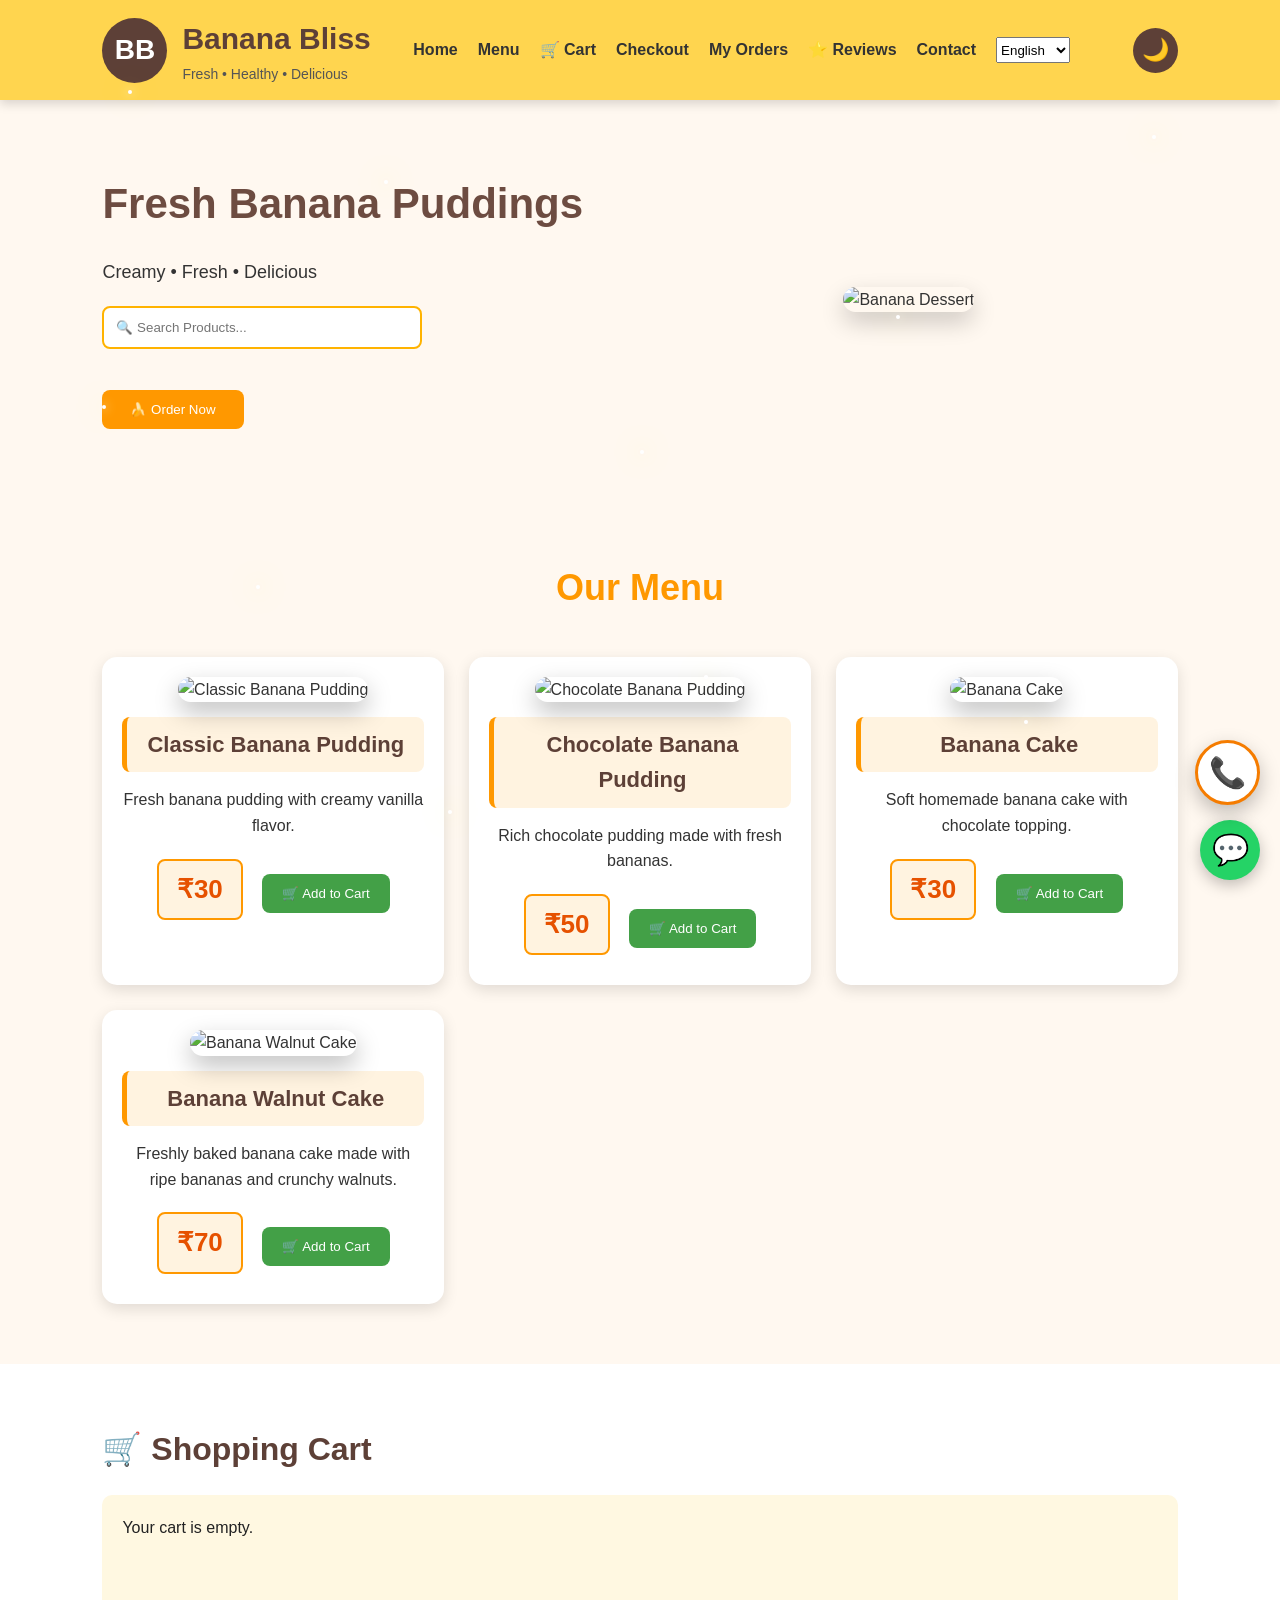
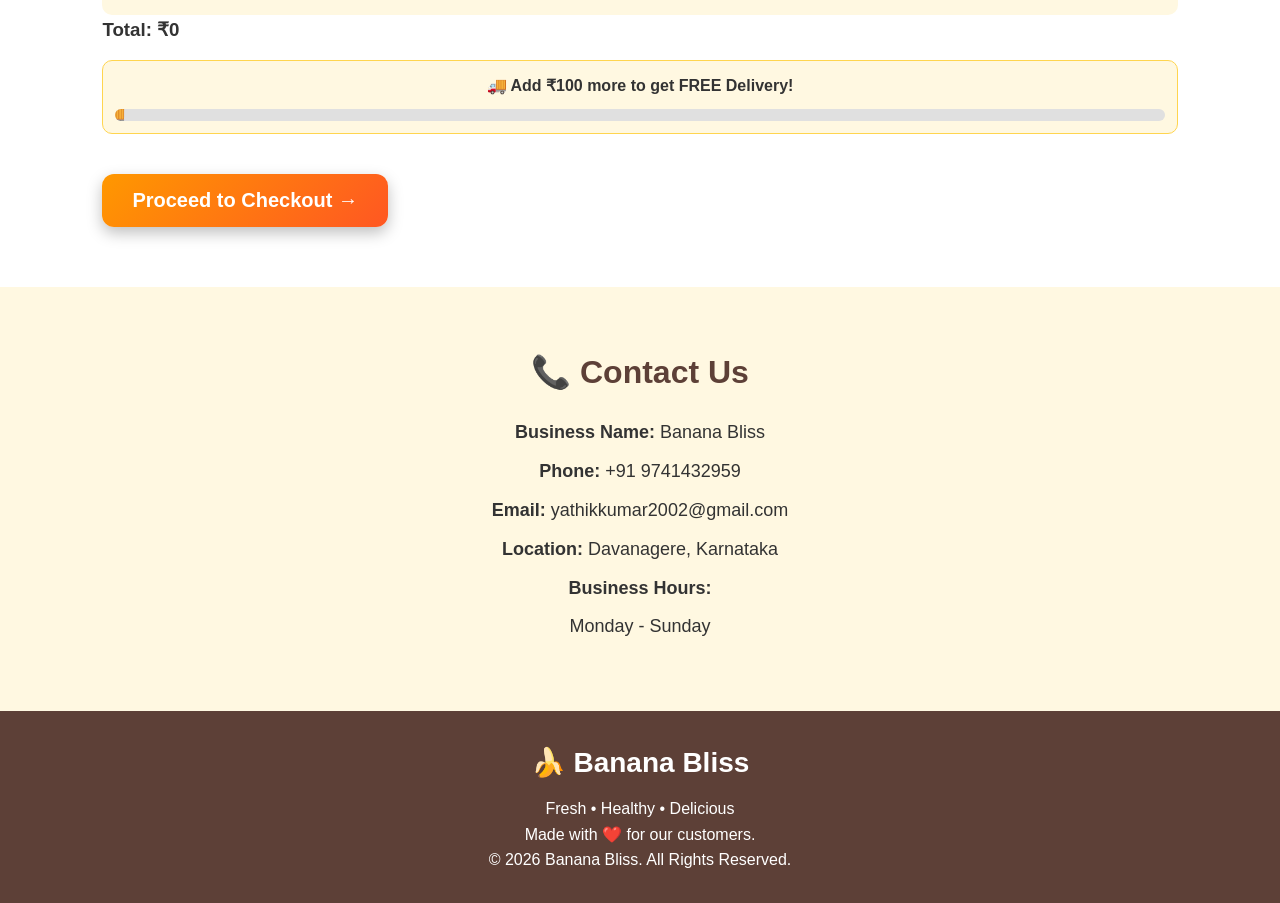
==== index.html @ 897c8d0c "Add files via upload" ====
<!DOCTYPE html>
<html lang="en">

<head>
    <link rel="manifest" href="manifest.json">
<meta name="theme-color" content="#FFD54F">

<meta charset="UTF-8">

<meta name="viewport" content="width=device-width, initial-scale=1.0">

<title>🍌 Banana Bliss</title>

<link rel="stylesheet" href="style.css">

<link rel="icon" href="images/logo.png">

</head>
   <body>

<div class="sparkles">
    <span></span>
    <span></span>
    <span></span>
    <span></span>
    <span></span>
    <span></span>
    <span></span>
    <span></span>
    <span></span>
    <span></span>
</div> 

<header class="header">

<div class="logo">

<div class="logo-icon">BB</div>

<div class="logo-text">
    <h1>Banana Bliss</h1>
    <p>Fresh • Healthy • Delicious</p>
</div>

</div>

<nav>

<a href="#home" data-lang="home">Home</a>

<a href="#menu" data-lang="menu">Menu</a>

<a href="#cart" data-lang="cart">
🛒 Cart (<span id="cartCount">0</span>)
</a>

<a href="payment.html" data-lang="checkout">Checkout</a>

<a href="myorders.html" data-lang="orders">📦 My Orders</a>

<a href="reviews.html" data-lang="reviews">⭐ Reviews</a>

<a href="#contact" data-lang="contact">Contact</a>

<select id="language" onchange="changeLanguage()">
    <option value="en">English</option>
    <option value="kn">ಕನ್ನಡ</option>
    <option value="hi">हिन्दी</option>
</select>

</nav>

<button id="themeToggle">🌙</button>
</header>

<section id="home" class="hero">

<div class="hero-text">

<h2 data-lang="heroTitle">Fresh Banana Puddings</h2>

<p data-lang="heroSub">

Creamy • Fresh • Delicious

</p>

<input
id="searchBox"
type="text"
data-placeholder="search"
placeholder="🔍 Search Products..."
onkeyup="searchProducts()">

<br><br>

<button
    data-lang="orderNow"
    onclick="document.getElementById('menu').scrollIntoView({behavior:'smooth'})">
    🍌 Order Now
</button>

</div>

<div class="hero-image">

<img src="images/chocolate-banana-pudding.jpg"

alt="Banana Dessert">

</div>

</section>

<section id="menu">

<h2>Our Menu</h2>

<div class="products">
    <!-- ================= PRODUCT 1 ================= -->

<div class="product-card">

    <img src="images/banana-cake.jpg" alt="Classic Banana Pudding">

    <h3>Classic Banana Pudding</h3>

    <p>Fresh banana pudding with creamy vanilla flavor.</p>

    <h4 class="price">₹30</h4>

    <button onclick="addToCart('Classic Banana Pudding',30)">
        🛒 Add to Cart
    </button>

</div>

<!-- ================= PRODUCT 2 ================= -->

<div class="product-card">

    <img src="images/chocolate-banana-pudding.jpg"
         alt="Chocolate Banana Pudding">

    <h3>Chocolate Banana Pudding</h3>

    <p>Rich chocolate pudding made with fresh bananas.</p>

    <h4 class="price">₹50</h4>

    <button onclick="addToCart('Chocolate Banana Pudding',50)">
        🛒 Add to Cart
    </button>

</div>

<!-- ================= PRODUCT 3 ================= -->

<div class="product-card">

    <img src="images/chocolate-cake.jpg"
         alt="Banana Cake">

    <h3>Banana Cake</h3>

    <p>Soft homemade banana cake with chocolate topping.</p>

    <h4 class="price">₹30</h4>

    <button onclick="addToCart('Banana Cake',30)">
    🛒 Add to Cart
</button>

</div>

    <!-- ================= PRODUCT 4 ================= -->

<div class="product-card">

    <img src="images/banana-walnut-cake.jpg" alt="Banana Walnut Cake">

    <h3> Banana Walnut Cake</h3>

   <p>Freshly baked banana cake made with ripe bananas and crunchy walnuts.</p>

    <h4 class="price">₹70</h4>

    <button onclick="addToCart('Banana Walnut Cake',70)">
    🛒 Add to Cart
</button>

</div>

</div>

</section>

<!-- ================= SHOPPING CART ================= -->

<!-- ================= SHOPPING CART ================= -->

<section id="cart" class="cart-section">

<h2>🛒 Shopping Cart</h2>

<div id="cartItems">

<p>Your cart is empty.</p>

</div>

<h3>Total: ₹<span id="total">0</span></h3>
<div class="delivery-progress">
    <p id="deliveryText">🚚 Add ₹100 more to get FREE Delivery!</p>

    <div class="progress-bar">
        <div id="progressFill" class="progress-fill">
    <span id="truck">🚚</span>
</div>
    </div>
</div>

<br>

<button class="checkout-btn" onclick="goToPayment()">
     Proceed to Checkout →
</button>

</section>


<!-- ================= CONTACT ================= -->

<section id="contact" class="contact">

<h2>📞 Contact Us</h2>

<p><strong>Business Name:</strong> Banana Bliss</p>

<p><strong>Phone:</strong> +91 9741432959</p>

<p><strong>Email:</strong> yathikkumar2002@gmail.com</p>

<p><strong>Location:</strong> Davanagere, Karnataka</p>

<p><strong>Business Hours:</strong></p>

<p>Monday - Sunday</p>


</section>

<!-- ================= FOOTER ================= -->

<footer>

<div class="footer-content">

<h2>🍌 Banana Bliss</h2>

<p>Fresh • Healthy • Delicious</p>

<p>Made with ❤️ for our customers.</p>

<p>&copy; 2026 Banana Bliss. All Rights Reserved.</p>

</div>

</footer>

<!-- ================= FLOATING WHATSAPP ================= -->

<a
href="https://wa.me/919741432959"
class="whatsapp"
target="_blank"
title="Chat on WhatsApp">

💬
    
</a>

<script src="script.js"></script>
<script src="language.js"></script>

</body>
<a href="tel:+919741432959" class="call-btn">
    📞
</a>
</html>
---- style.css ----
/* ===========================
   RESET
=========================== */
*{
    margin:0;
    padding:0;
    box-sizing:border-box;
    font-family:Arial, Helvetica, sans-serif;
    scroll-behavior:smooth;
}

body{
    background:#fff8f0;
    color:#333;
    line-height:1.6;
}

/* ===========================
HEADER
=========================== */

.header{
    position:sticky;
    top:0;
    width:100%;
    background:#ffd54f;
    display:flex;
    justify-content:space-between;
    align-items:center;
    padding:15px 8%;
    box-shadow:0 4px 10px rgba(0,0,0,.15);
    z-index:1000;
}

.logo{
    display:flex;
    align-items:center;
    gap:15px;
}

.logo-icon{
    width:65px;
    height:65px;
    background:#5d4037;
    color:#fff;
    border-radius:50%;
    display:flex;
    justify-content:center;
    align-items:center;
    font-size:28px;
    font-weight:bold;
}

.logo-text h1{
    font-size:30px;
    color:#5d4037;
}

.logo-text p{
    font-size:14px;
    color:#555;
}

nav{
    display:flex;
    gap:20px;
}

nav a{
    text-decoration:none;
    color:#333;
    font-weight:bold;
    transition:.3s;
}

nav a:hover{
    color:#e65100;
}

/* ===========================
HERO
=========================== */

.hero{
    display:flex;
    justify-content:space-between;
    align-items:center;
    flex-wrap:wrap;
    padding:70px 8%;
}

.hero-text{
    flex:1;
    min-width:300px;
}

.hero-text h2{
    font-size:42px;
    color:#6d4c41;
    margin-bottom:20px;
}

.hero-text p{
    font-size:18px;
    margin-bottom:20px;
}

.hero input{
    width:320px;
    max-width:100%;
    padding:12px;
    border:2px solid #ffb300;
    border-radius:8px;
}

.hero button{
    margin-top:15px;
    padding:12px 28px;
    border:none;
    border-radius:8px;
    background:#ff9800;
    color:white;
    cursor:pointer;
}

.hero button:hover{
    background:#ef6c00;
}

.hero-image{
    flex:1;
    text-align:center;
}

.hero-image img{
    width:400px;
    max-width:100%;
    border-radius:20px;
    box-shadow:0 10px 25px rgba(0,0,0,.2);
}

/* ===========================
MENU
=========================== */

#menu{
    padding:60px 8%;
    text-align:center;
}

#menu h2{
    font-size:36px;
    color:#ff9800;
    margin-bottom:40px;
}

.products{
    display:grid;
    grid-template-columns:repeat(auto-fit,minmax(260px,1fr));
    gap:25px;
}

.product-card{
    background:#fff;
    padding:20px;
    border-radius:15px;
    box-shadow:0 5px 15px rgba(0,0,0,.12);
    transition:.3s;
}

.product-card:hover{
    transform:translateY(-8px);
}

.product-card{
    perspective:1000px;
}

.product-card img{
    width:100%;
    height:220px;
    object-fit:cover;
    border-radius:15px;
    transition:transform 0.5s ease, box-shadow 0.5s ease;
    transform-style:preserve-3d;
    box-shadow:0 10px 25px rgba(0,0,0,0.25);
}

.product-card:hover img{
    transform:translateY(-10px) rotateX(10deg) rotateY(-10deg) scale(1.08);
    box-shadow:0 25px 50px rgba(0,0,0,0.4);
}

.product-card h3{
    background:#FFF3E0;
    color:#5D4037;
    padding:10px;
    margin:15px 0;
    border-radius:8px;
    text-align:center;
    font-size:22px;
    font-weight:bold;
    border-left:5px solid #FF9800;
}

.product-card p{
    margin:10px 0;
}

.price{
    display:inline-block;
    background:#FFF3E0;
    color:#E65100;
    padding:8px 18px;
    border-radius:8px;
    border:2px solid #FF9800;
    font-size:26px;
    font-weight:bold;
    margin:10px 0;
}

.product-card button{
    background:#43a047;
    color:white;
    border:none;
    padding:12px 20px;
    border-radius:8px;
    cursor:pointer;
    margin-left:15px;
}

.product-card button:hover{
    background:#2e7d32;
}

/* ===========================
SHOPPING CART
=========================== */

.cart-section{
    padding:60px 8%;
    background:#fff;
}

.cart-section h2{
    font-size:32px;
    color:#5d4037;
    margin-bottom:20px;
}

#cartItems{
    background:#fff8e1;
    padding:20px;
    border-radius:10px;
    min-height:120px;
    color: #222;
}

.cart-item{
    display:flex;
    justify-content:space-between;
    align-items:center;
    margin-bottom:15px;
    color: #222;
}

.qty-box{
    display:flex;
    align-items:center;
    gap:10px;
}

.qty-box button{
    width:35px;
    height:35px;
    border:none;
    border-radius:5px;
    background:#ff9800;
    color:white;
    font-size:18px;
    font-weight:bold;
    cursor:pointer;
}

.qty-box span{
    font-size:18px;
    font-weight:bold;
    min-width:20px;
    text-align:center;
}

/* ===========================
CHECKOUT
=========================== */

.checkout-btn{
    display:inline-block;
    background: linear-gradient(135deg, #ff9800, #ff5722);
    color: #ffffff;
    font-size: 20px;
    font-weight: bold;
    padding: 15px 30px;
    border: none;
    border-radius: 12px;
    cursor: pointer;
    text-decoration: none;
    box-shadow: 0 6px 15px rgba(0,0,0,0.25);
    transition: all 0.3s ease;
}

.checkout-btn:hover{
    background: linear-gradient(135deg, #ff5722, #e64a19);
    transform: translateY(-3px) scale(1.05);
    box-shadow: 0 10px 20px rgba(0,0,0,0.35);
}

.checkout-btn:active{
    transform: scale(0.96);
}

/* ===========================
UPI BOX
=========================== */

.upi-box{
    margin-top:20px;
    background:#fff;
    padding:20px;
    text-align:center;
    border-radius:12px;
    box-shadow:0 4px 10px rgba(0,0,0,.12);
}

.upi-image{
    width:220px;
    margin:15px 0;
}

/* ===========================
CONTACT
=========================== */

.contact{
    padding:60px 8%;
    text-align:center;
    background:#fff8e1;
}

.contact h2{
    font-size:32px;
    color:#5d4037;
    margin-bottom:20px;
}

.contact p{
    margin:10px 0;
    font-size:18px;
}

/* ===========================
FOOTER
=========================== */

footer{
    background:#5d4037;
    color:white;
    text-align:center;
    padding:30px;
}

.footer-content h2{
    font-size:28px;
    margin-bottom:10px;
}

/* ===========================
WHATSAPP BUTTON
=========================== */

.whatsapp{
    position:fixed;
    bottom:20px;
    right:20px;
    width:60px;
    height:60px;
    background:#25D366;
    color:white;
    border-radius:50%;
    display:flex;
    justify-content:center;
    align-items:center;
    text-decoration:none;
    font-size:30px;
    box-shadow:0 5px 15px rgba(0,0,0,.25);
}

.whatsapp:hover{
    transform:scale(1.1);
}
/* ===========================
REVIEW ORDER
=========================== */

.review-container{
    max-width:600px;
    margin:30px auto;
    padding:20px;
}

.review-box{
    background:#ffffff;
    padding:20px;
    margin:20px 0;
    border-radius:15px;
    box-shadow:0 4px 15px rgba(0,0,0,0.15);
    border:1px solid #ddd;
}

.place-box{
    background:#ffffff;
    padding:20px;
    margin:20px 0;
    border-radius:15px;
    box-shadow:0 4px 15px rgba(0,0,0,0.15);
    border:1px solid #ddd;
    text-align:center;
}

.place-btn{
    width:100%;
    padding:15px;
    background:#FC8019;
    color:#fff;
    border:none;
    border-radius:10px;
    font-size:20px;
    font-weight:bold;
    cursor:pointer;
    transition:0.3s;
}

.place-btn:hover{
    background:#E65100;
}

.bill-row{
    display:flex;
    justify-content:space-between;
    font-size:20px;
    font-weight:bold;
}

/* ===========================
MOBILE
=========================== */

@media (max-width:768px){

.header{
    flex-direction:column;
    padding:12px 15px;
    text-align:center;
}

.logo{
    justify-content:center;
    margin-bottom:10px;
}

.logo-text h1{
    font-size:24px;
}

.logo-text p{
    font-size:13px;
}

nav{
    display:flex;
    flex-wrap:wrap;
    justify-content:center;
    gap:10px;
}

nav a{
    font-size:15px;
}

.hero{
    flex-direction:column;
    padding:30px 20px;
    text-align:center;
}

.hero-text{
    min-width:100%;
}

.hero-text h2{
    font-size:38px;
}

.hero-text p{
    font-size:20px;
}

.hero input{
    width:100%;
}

.hero button{
    width:100%;
    font-size:18px;
}

.hero-image img{
    width:100%;
    margin-top:20px;
}

.products{
    grid-template-columns:1fr;
}

.product-card{
    width:100%;
}

.product-card h3{
    font-size:22px;
}

.product-card p{
    font-size:17px;
}

.price{
    font-size:30px;
}

.product-card button{
    width:100%;
    margin:15px 0 0;
    font-size:18px;
}

.cart-section,
.contact,
#menu{ 
    padding:30px 20px;
}

.checkout-btn{
    width:100%;
    font-size:20px;
}

.whatsapp{
    width:65px;
    height:65px;
    font-size:32px;
}
/* PAYMENT PAGE */

.upi-box{
    display:none;
    background:#fff;
    border:2px solid #ff9800;
    border-radius:15px;
    padding:20px;
    margin-top:20px;
    text-align:center;
    box-shadow:0 5px 15px rgba(0,0,0,.15);
}

.upi-image{
    display:block;
    width:220px;
    max-width:100%;
    height:auto;
    margin:20px auto;
    border:5px solid #ff9800;
    border-radius:12px;
    background:white;
}

#upiId{
    text-align:center;
    font-weight:bold;
    margin-top:15px;
}
}

/* ==========================
   Sparkles Background
========================== */

.sparkles{
    position:fixed;
    top:0;
    left:0;
    width:100%;
    height:100%;
    overflow:hidden;
    pointer-events:none;
    z-index:9999;
}

.sparkles span{
    position:absolute;
    width:4px;
    height:4px;
    background:white;
    border-radius:50%;
    box-shadow:
0 0 10px white,
0 0 20px #FFD54F,
0 0 40px #FFF176,
0 0 60px #FFF9C4;
    animation: sparkleMove 8s linear infinite, twinkle 2s infinite ease-in-out;
}

.sparkles span:nth-child(1){top:10%;left:10%;}
.sparkles span:nth-child(2){top:20%;left:30%;}
.sparkles span:nth-child(3){top:35%;left:70%;}
.sparkles span:nth-child(4){top:50%;left:50%;}
.sparkles span:nth-child(5){top:65%;left:20%;}
.sparkles span:nth-child(6){top:80%;left:80%;}
.sparkles span:nth-child(7){top:15%;left:90%;}
.sparkles span:nth-child(8){top:45%;left:8%;}
.sparkles span:nth-child(9){top:75%;left:55%;}
.sparkles span:nth-child(10){top:90%;left:35%;}

@keyframes sparkleMove{

0%{
    transform:translateY(0px) translateX(0px);
}

25%{
    transform:translateY(-20px) translateX(10px);
}

50%{
    transform:translateY(-40px) translateX(-10px);
}

75%{
    transform:translateY(-20px) translateX(15px);
}

100%{
    transform:translateY(0px) translateX(0px);
}

}

/* ==========================
   Theme Toggle Button
========================== */

#themeToggle{
    width:45px;
    height:45px;
    border:none;
    border-radius:50%;
    background:#5D4037;
    color:white;
    font-size:22px;
    cursor:pointer;
    transition:0.3s;
    margin-left:20px;
}

#themeToggle:hover{
    transform:rotate(180deg) scale(1.1);
}

/* ==========================
   Dark Theme
========================== */

body.dark{
    background:#121212;
    color:#ffffff;
}

body.dark .header{
    background:#1E1E1E;
}

body.dark .hero{
    background:#121212;
}

body.dark .product-card{
    background:#2C2C2C;
    color:#ffffff;
}

body.dark .cart-section{
    background:#1A1A1A;
}

body.dark .contact{
    background:#1A1A1A;
}

body.dark footer{
    background:#000;
}

body.dark .price{
    background:#333;
    color:#FFD54F;
    border-color:#FFD54F;
}

body.dark input,
body.dark textarea{
    background:#333;
    color:white;
    border:1px solid #666;
}

body.dark nav a{
    color:white;
}

body.dark .logo-text h1,
body.dark .logo-text p{
    color:white;
}
/* ==========================
   Floating Call Button
========================== */

.call-btn{
    position:fixed;
    bottom:95px;
    right:20px;

    width:65px;
    height:65px;

    background:#FFFFFF;
    color:#F57C00;

    border:3px solid #F57C00;
    border-radius:50%;

    display:flex;
    justify-content:center;
    align-items:center;

    font-size:30px;
    text-decoration:none;

    box-shadow:0 8px 20px rgba(0,0,0,.25);

    z-index:9999;

    transition:0.3s ease;
}

.call-btn:hover{
    background:#F57C00;
    color:#FFFFFF;
    transform:scale(1.08);
}

@keyframes ring{

    0%,100%{
        transform:rotate(0deg);
    }

    10%{
        transform:rotate(15deg);
    }

    20%{
        transform:rotate(-15deg);
    }

    30%{
        transform:rotate(10deg);
    }

    40%{
        transform:rotate(-10deg);
    }

    50%{
        transform:rotate(0deg);
    }
}
/* Download Invoice Button */

#downloadInvoice{

    background:#F7C600;

    color:#000;

    border:none;

    padding:15px 35px;

    font-size:18px;

    font-weight:bold;

    border-radius:12px;

    cursor:pointer;

    transition:0.3s;

    box-shadow:0 8px 20px rgba(0,0,0,.2);

}

#downloadInvoice:hover{

    background:#FFD84D;

    transform:translateY(-4px);

    box-shadow:0 12px 25px rgba(0,0,0,.3);

}

.dashboard-cards{
    display: flex;
    flex-wrap: wrap;
    gap: 20px;
    margin-top: 30px;
}
.card{
    width:250px;
    background:#ffffff;
    padding:20px;
    border-radius:15px;
    box-shadow:0 5px 15px rgba(0,0,0,.15);
    text-align:center;
}

.card h3{
    margin:0;
    color:#ff9800;
}

.card h1{
    margin-top:15px;
    font-size:40px;
    color:#333;
}
  
#ordersTable{
    width:100%;
    border-collapse:collapse;
    margin-top:20px;
    background:#fff;
    border-radius:10px;
    overflow:hidden;
    box-shadow:0 5px 15px rgba(0,0,0,.1);
}

#ordersTable th,
#ordersTable td{
    padding:12px;
    text-align:center;
    border-bottom:1px solid #ddd;
}

#ordersTable th{
    background:#ff9800;
    color:#fff;
}

#ordersTable tr:hover{
    background:#f8f8f8;
}

/* ===========================
   ADMIN NAVBAR
=========================== */

.admin-navbar{
    background:#222;
    color:#fff;
    display:flex;
    justify-content:space-between;
    align-items:center;
    padding:15px 40px;
    box-shadow:0 3px 10px rgba(0,0,0,.2);
}

.admin-logo{
    font-size:24px;
    font-weight:bold;
}

.admin-logo span{
    background:#ff9800;
    color:#fff;
    padding:5px 10px;
    border-radius:20px;
    font-size:14px;
    margin-left:10px;
}

.admin-navbar ul{
    display:flex;
    list-style:none;
    gap:20px;
    margin:0;
    padding:0;
}

.admin-navbar a{
    color:#fff;
    text-decoration:none;
    font-weight:bold;
    transition:.3s;
}

.admin-navbar a:hover,
.admin-navbar a.active{
    color:#ff9800;
}

.container{
    width:90%;
    margin:30px auto;
}

.dashboard-cards{
    display:flex;
    flex-wrap:wrap;
    gap:20px;
    margin-top:25px;
}

.card{
    flex:1;
    min-width:220px;
    background:#fff;
    border-radius:15px;
    padding:20px;
    box-shadow:0 5px 15px rgba(0,0,0,.1);
    text-align:center;
}
#productsTable{
    width:100%;
    border-collapse:collapse;
    margin-top:20px;
    background:#fff;
    border-radius:10px;
    overflow:hidden;
    box-shadow:0 5px 15px rgba(0,0,0,.1);
}

#productsTable th,
#productsTable td{
    padding:15px;
    text-align:center;
    border-bottom:1px solid #ddd;
}

#productsTable th{
    background:#ff9800;
    color:#fff;
    font-size:18px;
}

#productsTable tr:hover{
    background:#f8f8f8;
}

.notification-box{
    display: none;
    background: #fff3cd;
    color: #856404;
    border-left: 5px solid #ff9800;
    padding: 12px 15px;
    margin: 15px 0;
    border-radius: 8px;
    font-weight: bold;
    box-shadow: 0 2px 8px rgba(0,0,0,0.1);
}
.notification-box div {
    padding: 4px 0;
    border-bottom: 1px solid #eee;
    font-size: 15px;
}

.notification-box div:last-child {
    border-bottom: none;
}

.notification-box strong {
    color: #28a745;
}

.notification-box a {
    display: inline-block;
    margin-top: 10px;
    text-decoration: none;
    color: #007bff;
    font-weight: bold;
}

.notification-box a:hover {
    text-decoration: underline;
}
.review-form{
    max-width:600px;
    margin:30px auto;
    background:#fff;
    padding:20px;
    border-radius:12px;
    box-shadow:0 5px 15px rgba(0,0,0,0.1);
}

.review-form input,
.review-form select,
.review-form textarea{
    width:100%;
    padding:12px;
    margin:10px 0;
    border:1px solid #ddd;
    border-radius:8px;
    font-size:16px;
}

.review-form textarea{
    height:120px;
    resize:none;
}

.review-form button{
    width:100%;
    padding:12px;
    background:#ffb300;
    color:#fff;
    border:none;
    border-radius:8px;
    font-size:18px;
    cursor:pointer;
}

.review-form button:hover{
    background:#ff9800;
}

.review-card{
    max-width:600px;
    margin:20px auto;
    background:#fff;
    padding:20px;
    border-radius:12px;
    box-shadow:0 5px 15px rgba(0,0,0,0.1);
}

.review-card h3{
    margin:0;
}

.review-card p{
    margin:8px 0;
}

.review-card small{
    color:#777;
}
.delivery-progress{
    margin:15px 0;
    padding:12px;
    background:#fff8e1;
    border-radius:10px;
    text-align:center;
    border:1px solid #ffd54f;
}

.progress-bar{
    width:100%;
    height:12px;
    background:#e0e0e0;
    border-radius:20px;
    overflow:hidden;
    margin-top:10px;
}

.progress-fill{
    width:0%;
    height:100%;
    background:#4CAF50;
    border-radius:20px;
    transition:width 0.5s ease;
}

#deliveryText{
    font-weight:bold;
    color:#333;
}
.progress-fill{
    position: relative;
}

#truck{
    position: absolute;
    right: -10px;
    top: 50%;
    transform: translateY(-50%);
    font-size: 18px;
}
#truck{
    animation: truckMove 0.6s infinite alternate;
}

@keyframes truckMove{
    from{
        transform: translateY(-50%) translateX(0);
    }
    to{
        transform: translateY(-50%) translateX(3px);
    }
}
.back-btn{
    top: 30px;
left: calc(50% - 560px);
position: absolute;
    width: auto;
    padding: 10px 18px;
    background: #FFD54F;
    color: #5d4037;
    border: none;
    border-radius: 10px;
    font-size: 16px;
    font-weight: bold;
    cursor: pointer;
    z-index: 1000;
}

.back-btn:hover{
    background: #FFC107;
}
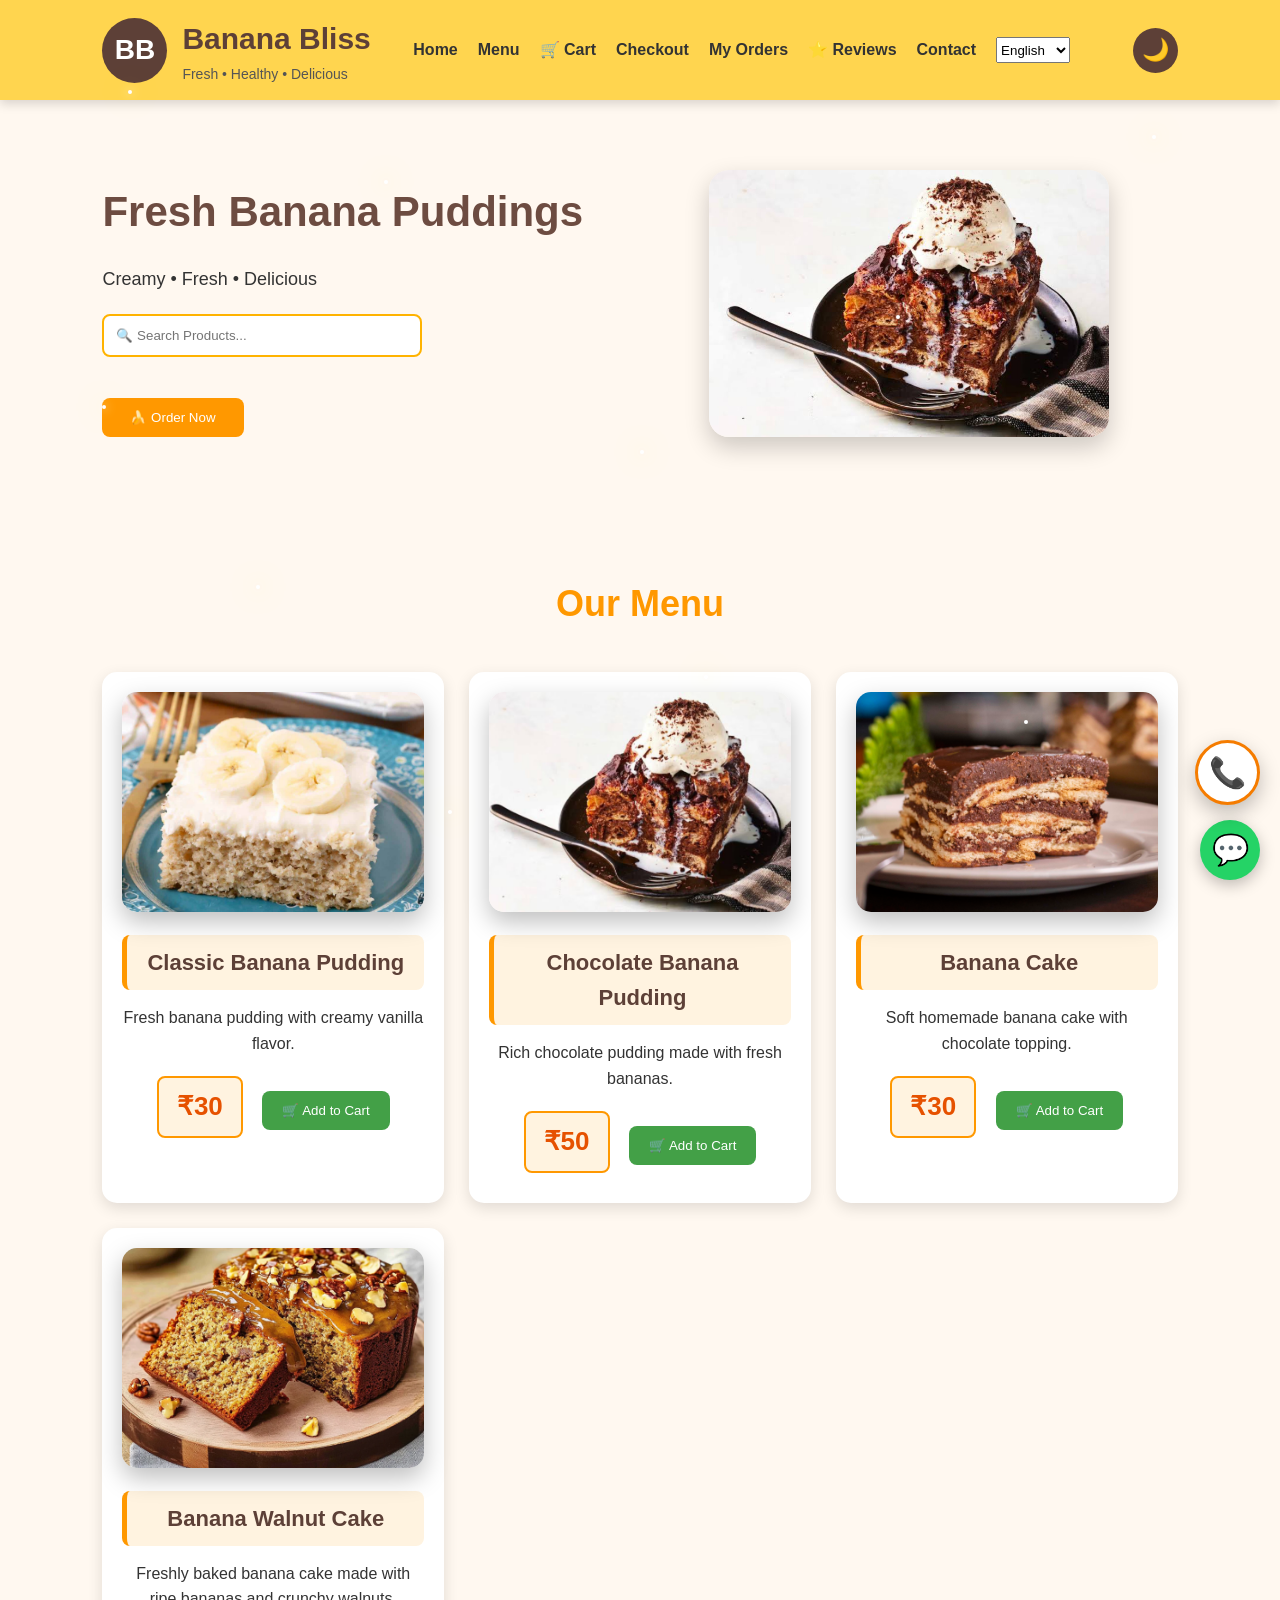
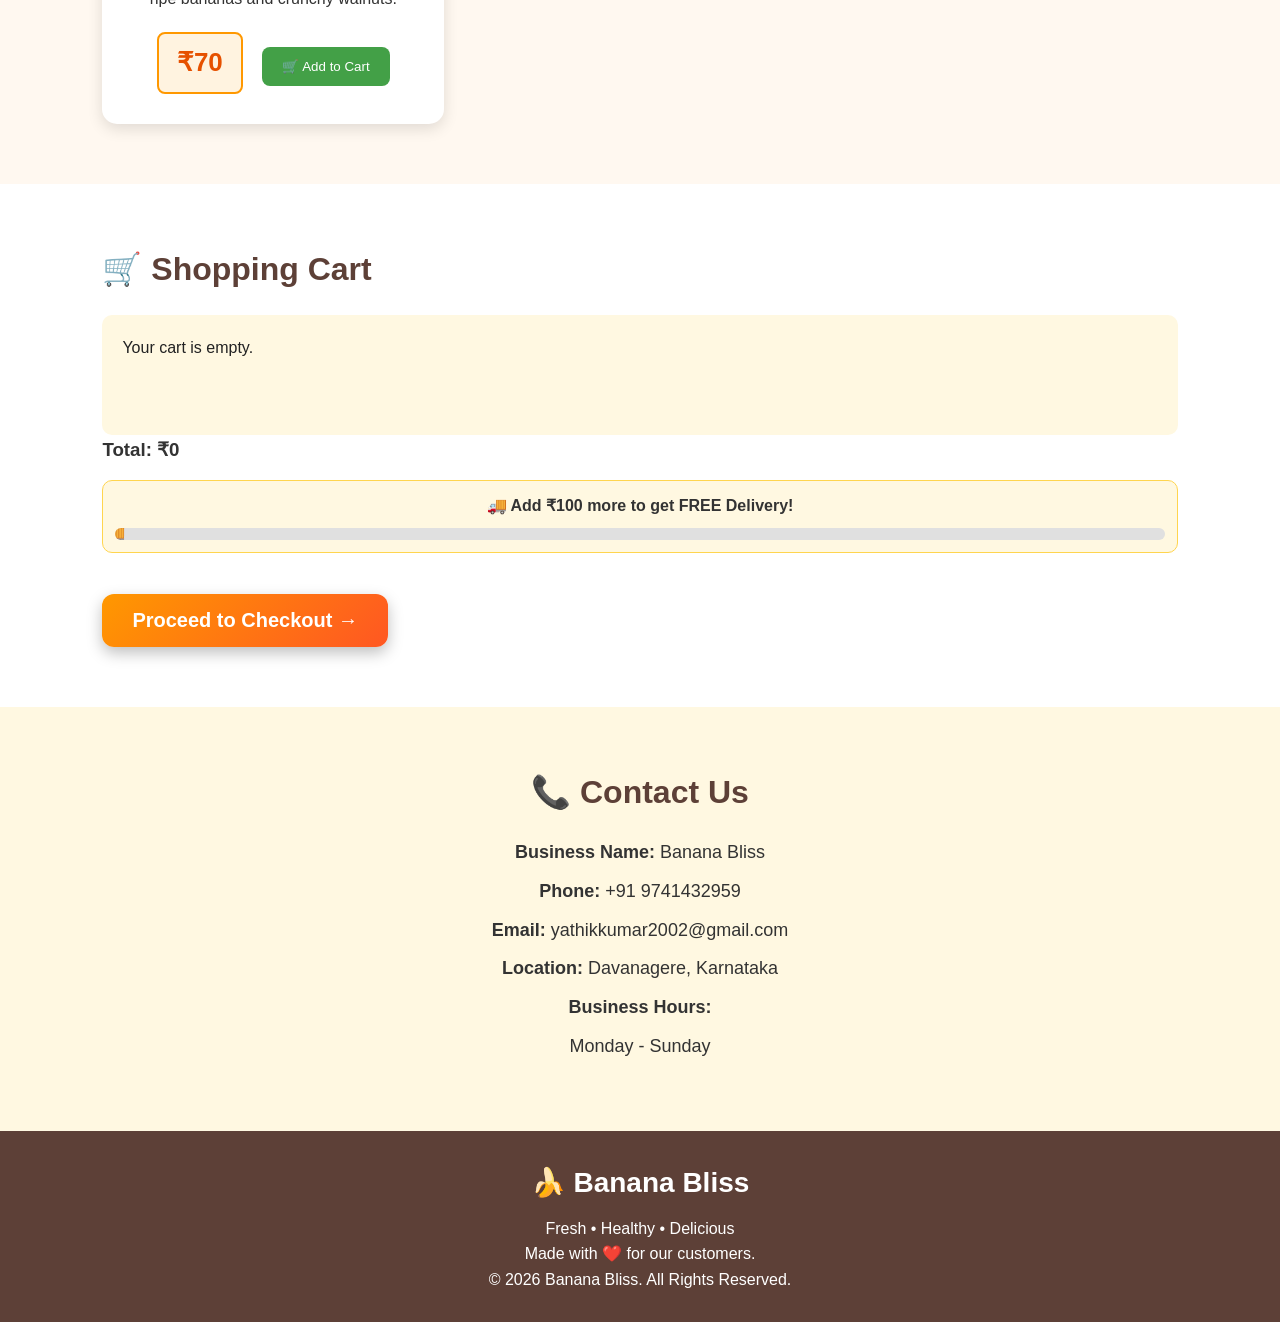
==== commit bfecc4dc: "Update index.html" ====
--- a/index.html
+++ b/index.html
@@ -177,7 +177,7 @@
 
 <div class="product-card">
 
-    <img src="images/banana-walnut-cake.jpg" alt="Banana Walnut Cake">
+    <img src="images/Banana-walnut-cake.jpg" alt="Banana Walnut Cake">
 
     <h3> Banana Walnut Cake</h3>
 
@@ -287,4 +287,4 @@
 <a href="tel:+919741432959" class="call-btn">
     📞
 </a>
-</html>+</html>
